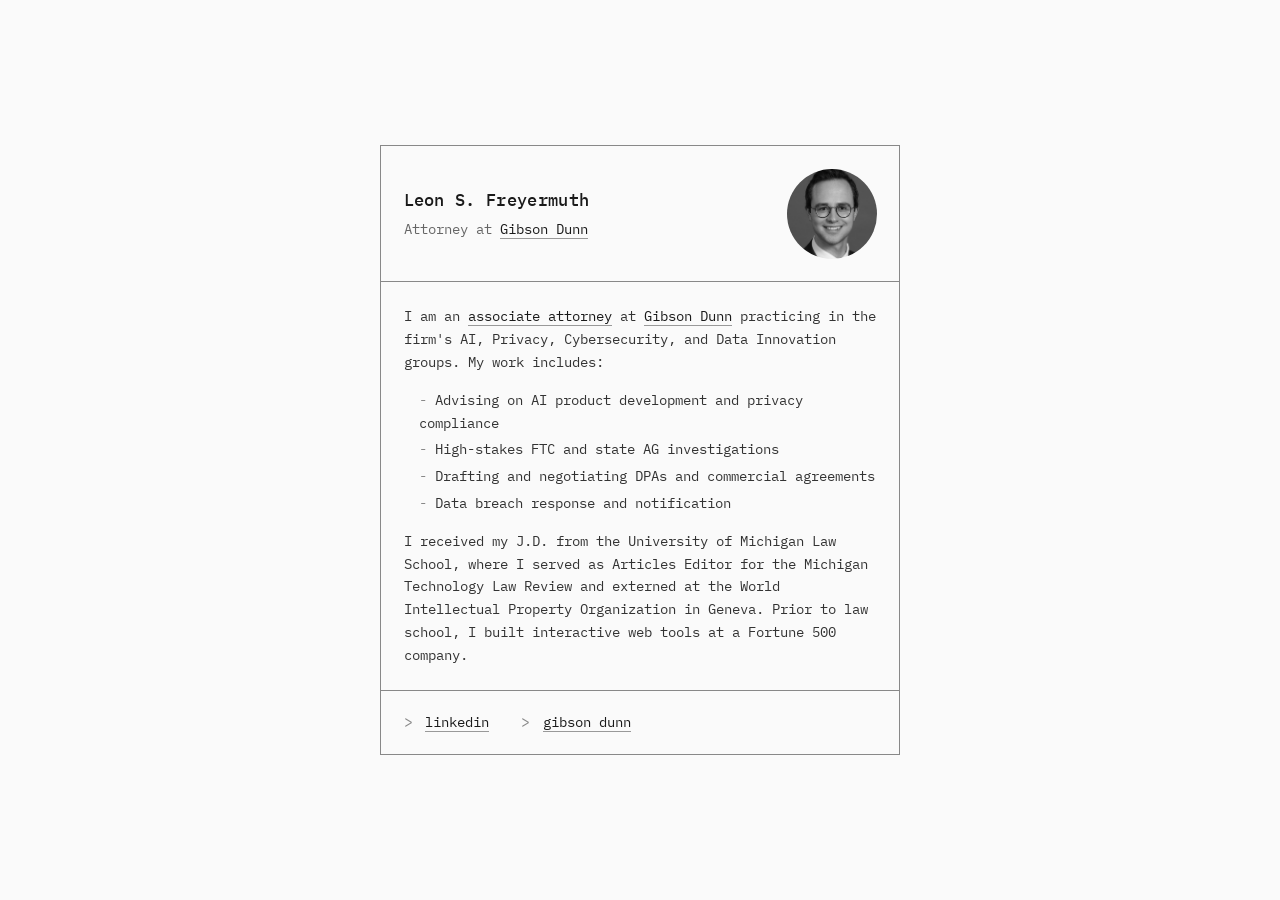
==== index.html @ 0a0c025a "Minor formatting tweak 🤖 Generated with [Claude Code](https://claude.com/claude-code)  Co-Authored-B" ====
<!DOCTYPE html>
<html lang="en">
<head>
    <meta charset="UTF-8">
    <meta name="viewport" content="width=device-width, initial-scale=1.0">
    <title>Leon S. Freyermuth</title>

	<!-- Google tag (gtag.js) -->
	<script async src="https://www.googletagmanager.com/gtag/js?id=G-4BSLJMY8WP"></script>
	<script>
	  window.dataLayer = window.dataLayer || [];
	  function gtag(){dataLayer.push(arguments);}
	  gtag('js', new Date());

	  gtag('config', 'G-4BSLJMY8WP');
	</script>
    <meta name="description" content="Leon S. Freyermuth is an associate attorney at Gibson Dunn practicing in the firm's AI, Privacy, Cybersecurity, and Data Innovation groups.">

    <!-- Open Graph -->
    <meta property="og:title" content="Leon S. Freyermuth">
    <meta property="og:description" content="Associate attorney at Gibson Dunn practicing in AI, Privacy, Cybersecurity, and Data Innovation.">
    <meta property="og:type" content="website">
    <meta property="og:url" content="https://leonf.me">
    <meta property="og:image" content="https://leonf.me/content/headshot.jpg">

    <!-- Twitter Card -->
    <meta name="twitter:card" content="summary">
    <meta name="twitter:title" content="Leon S. Freyermuth">
    <meta name="twitter:description" content="Associate attorney at Gibson Dunn practicing in AI, Privacy, Cybersecurity, and Data Innovation.">
    <meta name="twitter:image" content="https://leonf.me/content/headshot.jpg">
    <link rel="preconnect" href="https://fonts.googleapis.com">
    <link rel="preconnect" href="https://fonts.gstatic.com" crossorigin>
    <link href="https://fonts.googleapis.com/css2?family=IBM+Plex+Mono:wght@400;500&display=swap" rel="stylesheet">
    <link rel="stylesheet" href="style.css">
</head>
<body>
    <main>
        <header>
            <div class="header-text">
                <h1>Leon S. Freyermuth</h1>
                <p class="subtitle">Attorney at <a href="https://www.gibsondunn.com/lawyer/freyermuth-leon-s-g/">Gibson Dunn</a></p>
            </div>
            <img src="./content/headshot.jpg" alt="Leon S. Freyermuth" class="headshot">
        </header>

        <section class="about">
            <p>I am an <a href="https://www.gibsondunn.com/lawyer/freyermuth-leon-s-g/">associate attorney</a> at <a href="https://www.gibsondunn.com">Gibson Dunn</a> practicing in the firm's AI, Privacy, Cybersecurity, and Data Innovation groups. My work includes:</p>
            <ul>
                <li>Advising on AI product development and privacy compliance</li>
                <li>High-stakes FTC and state AG investigations</li>
                <li>Drafting and negotiating DPAs and commercial agreements</li>
                <li>Data breach response and notification</li>
            </ul>
            <p>I received my J.D. from the University of Michigan Law School, where I served as Articles Editor for the Michigan Technology Law Review and externed at the World Intellectual Property Organization in Geneva. Prior to law school, I built interactive web tools at a Fortune 500 company.</p>
        </section>

        <footer>
            <span class="prompt">&gt;</span> <a href="https://www.linkedin.com/in/leon-freyermuth-99710584/">linkedin</a>
            <span class="prompt">&gt;</span> <a href="https://www.gibsondunn.com/lawyer/freyermuth-leon-s-g/">gibson dunn</a>
        </footer>
    </main>
</body>
</html>
---- style.css ----
* {
    margin: 0;
    padding: 0;
    box-sizing: border-box;
}

html {
    font-family: 'IBM Plex Mono', 'Courier New', Courier, monospace;
    font-size: 15px;
    line-height: 1.7;
    color: #1a1a1a;
    background-color: #fafafa;
}

body {
    min-height: 100vh;
    display: flex;
    justify-content: center;
    align-items: center;
    padding: 2rem;
}

main {
    max-width: 520px;
    width: 100%;
    border: 1px solid #888;
}

header {
    padding: 1.5rem;
    display: flex;
    justify-content: space-between;
    align-items: center;
    border-bottom: 1px solid #888;
}

.header-text {
    text-align: left;
}

.headshot {
    width: 90px;
    height: 90px;
    border-radius: 50%;
    object-fit: cover;
    object-position: center 20%;
    filter: grayscale(100%);
    flex-shrink: 0;
}

h1 {
    font-size: 1.1rem;
    font-weight: 500;
    letter-spacing: 0.02em;
    margin-bottom: 0.25rem;
}

.subtitle {
    font-size: 0.9rem;
    color: #666;
}

.about {
    padding: 1.5rem;
    border-bottom: 1px solid #888;
}

.about p {
    font-size: 0.9rem;
    color: #333;
    margin-bottom: 1rem;
}

.about p:last-child {
    margin-bottom: 0;
}

.about ul {
    list-style: none;
    margin: 0.75rem 0 1rem;
    padding-left: 1rem;
    font-size: 0.9rem;
    color: #333;
}

.about li {
    margin-bottom: 0.25rem;
}

.about li::before {
    content: "- ";
    color: #888;
}

a {
    color: #1a1a1a;
    text-decoration: none;
    border-bottom: 1px solid #999;
}

a:hover {
    border-bottom-color: #1a1a1a;
}

footer {
    padding: 1.25rem 1.5rem;
}

footer a {
    margin-right: 1.5rem;
    font-size: 0.9rem;
}

.prompt {
    color: #888;
    margin-right: 0.25rem;
}

@media (max-width: 600px) {
    main {
        max-width: 100%;
    }

    header {
        flex-direction: column-reverse;
        text-align: center;
    }

    .header-text {
        text-align: center;
    }

    .headshot {
        margin-bottom: 1rem;
    }
}
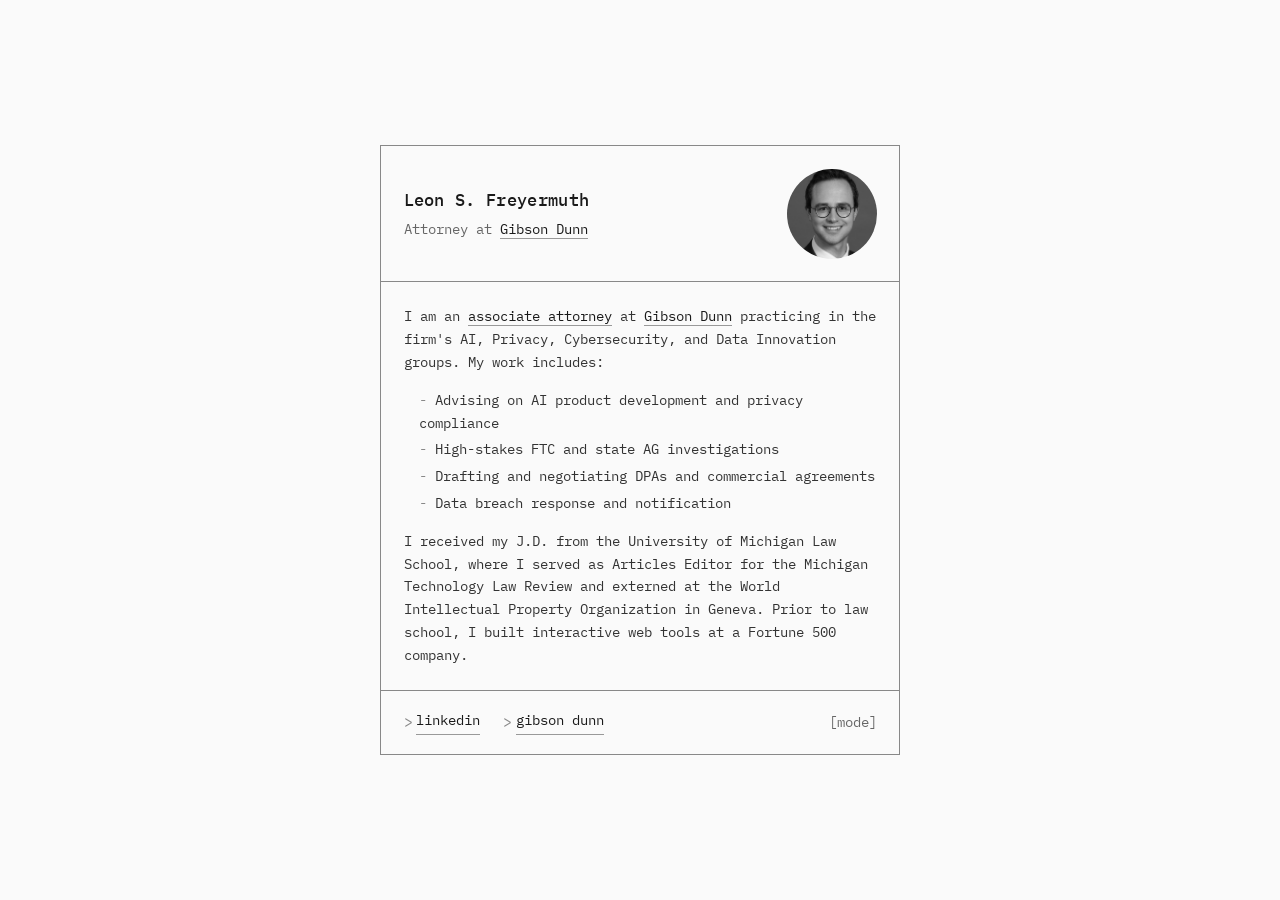
==== commit 72042bab: "Fix dark mode: Add toggle and meta tag, plus improvements Add manual theme toggle with localStorage " ====
--- a/index.html
+++ b/index.html
@@ -1,10 +1,6 @@
 <!DOCTYPE html>
 <html lang="en">
 <head>
-    <meta charset="UTF-8">
-    <meta name="viewport" content="width=device-width, initial-scale=1.0">
-    <title>Leon S. Freyermuth</title>
-
 	<!-- Google tag (gtag.js) -->
 	<script async src="https://www.googletagmanager.com/gtag/js?id=G-4BSLJMY8WP"></script>
 	<script>
@@ -14,6 +10,12 @@
 
 	  gtag('config', 'G-4BSLJMY8WP');
 	</script>
+	  
+    <meta charset="UTF-8">
+    <meta name="viewport" content="width=device-width, initial-scale=1.0">
+    <meta name="color-scheme" content="light dark">
+    <title>Leon S. Freyermuth</title>
+
     <meta name="description" content="Leon S. Freyermuth is an associate attorney at Gibson Dunn practicing in the firm's AI, Privacy, Cybersecurity, and Data Innovation groups.">
 
     <!-- Open Graph -->
@@ -28,10 +30,12 @@
     <meta name="twitter:title" content="Leon S. Freyermuth">
     <meta name="twitter:description" content="Associate attorney at Gibson Dunn practicing in AI, Privacy, Cybersecurity, and Data Innovation.">
     <meta name="twitter:image" content="https://leonf.me/content/headshot.jpg">
+    <link rel="canonical" href="https://leonf.me">
     <link rel="preconnect" href="https://fonts.googleapis.com">
     <link rel="preconnect" href="https://fonts.gstatic.com" crossorigin>
     <link href="https://fonts.googleapis.com/css2?family=IBM+Plex+Mono:wght@400;500&display=swap" rel="stylesheet">
     <link rel="stylesheet" href="style.css">
+    <link rel="icon" type="image/svg+xml" href="./favicon.svg">
 </head>
 <body>
     <main>
@@ -40,7 +44,7 @@
                 <h1>Leon S. Freyermuth</h1>
                 <p class="subtitle">Attorney at <a href="https://www.gibsondunn.com/lawyer/freyermuth-leon-s-g/">Gibson Dunn</a></p>
             </div>
-            <img src="./content/headshot.jpg" alt="Leon S. Freyermuth" class="headshot">
+            <img src="./content/headshot.jpg" alt="Leon S. Freyermuth" class="headshot" width="90" height="90">
         </header>
 
         <section class="about">
@@ -55,9 +59,55 @@
         </section>
 
         <footer>
-            <span class="prompt">&gt;</span> <a href="https://www.linkedin.com/in/leon-freyermuth-99710584/">linkedin</a>
-            <span class="prompt">&gt;</span> <a href="https://www.gibsondunn.com/lawyer/freyermuth-leon-s-g/">gibson dunn</a>
+            <div class="links">
+                <span class="prompt">&gt;</span> <a href="https://www.linkedin.com/in/leon-freyermuth-99710584/">linkedin</a>
+                <span class="prompt">&gt;</span> <a href="https://www.gibsondunn.com/lawyer/freyermuth-leon-s-g/">gibson dunn</a>
+            </div>
+            <button class="theme-toggle" id="theme-toggle" aria-label="Toggle dark mode">
+                [mode]
+            </button>
         </footer>
     </main>
+
+    <script>
+        const toggle = document.getElementById('theme-toggle');
+        const root = document.documentElement;
+
+        // Check for saved preference
+        const savedTheme = localStorage.getItem('theme');
+        const systemDark = window.matchMedia('(prefers-color-scheme: dark)');
+
+        function setTheme(theme) {
+            if (theme === 'dark') {
+                root.setAttribute('data-theme', 'dark');
+            } else if (theme === 'light') {
+                root.setAttribute('data-theme', 'light');
+            } else {
+                root.removeAttribute('data-theme');
+            }
+        }
+
+        // Apply saved theme or default
+        if (savedTheme) {
+            setTheme(savedTheme);
+        }
+
+        toggle.addEventListener('click', () => {
+            const currentTheme = root.getAttribute('data-theme');
+            let newTheme;
+
+            if (currentTheme === 'dark') {
+                newTheme = 'light';
+            } else if (currentTheme === 'light') {
+                newTheme = 'dark';
+            } else {
+                // If no manual theme set, toggle based on system
+                newTheme = systemDark.matches ? 'light' : 'dark';
+            }
+
+            setTheme(newTheme);
+            localStorage.setItem('theme', newTheme);
+        });
+    </script>
 </body>
 </html>
--- a/style.css
+++ b/style.css
@@ -1,3 +1,47 @@
+:root {
+    --bg-color: #fafafa;
+    --text-primary: #1a1a1a;
+    --text-secondary: #333;
+    --text-tertiary: #666;
+    --border-color: #888;
+    --link-border: #999;
+    --link-hover-border: #1a1a1a;
+    --prompt-color: #888;
+    --font-main: 'IBM Plex Mono', 'Courier New', Courier, monospace;
+}
+
+[data-theme="dark"] {
+    --bg-color: #1a1a1a;
+    --text-primary: #f0f0f0;
+    --text-secondary: #dcdcdc;
+    --text-tertiary: #a0a0a0;
+    --border-color: #555;
+    --link-border: #666;
+    --link-hover-border: #f0f0f0;
+    --prompt-color: #555;
+}
+
+[data-theme="dark"] .headshot {
+    filter: grayscale(100%) brightness(0.8);
+}
+
+@media (prefers-color-scheme: dark) {
+    :root:not([data-theme="light"]) {
+        --bg-color: #1a1a1a;
+        --text-primary: #f0f0f0;
+        --text-secondary: #dcdcdc;
+        --text-tertiary: #a0a0a0;
+        --border-color: #555;
+        --link-border: #666;
+        --link-hover-border: #f0f0f0;
+        --prompt-color: #555;
+    }
+
+    :root:not([data-theme="light"]) .headshot {
+        filter: grayscale(100%) brightness(0.8);
+    }
+}
+
 * {
     margin: 0;
     padding: 0;
@@ -5,11 +49,11 @@
 }
 
 html {
-    font-family: 'IBM Plex Mono', 'Courier New', Courier, monospace;
+    font-family: var(--font-main);
     font-size: 15px;
     line-height: 1.7;
-    color: #1a1a1a;
-    background-color: #fafafa;
+    color: var(--text-primary);
+    background-color: var(--bg-color);
 }
 
 body {
@@ -23,7 +67,8 @@
 main {
     max-width: 520px;
     width: 100%;
-    border: 1px solid #888;
+    border: 1px solid var(--border-color);
+    position: relative;
 }
 
 header {
@@ -31,7 +76,7 @@
     display: flex;
     justify-content: space-between;
     align-items: center;
-    border-bottom: 1px solid #888;
+    border-bottom: 1px solid var(--border-color);
 }
 
 .header-text {
@@ -57,17 +102,17 @@
 
 .subtitle {
     font-size: 0.9rem;
-    color: #666;
+    color: var(--text-tertiary);
 }
 
 .about {
     padding: 1.5rem;
-    border-bottom: 1px solid #888;
+    border-bottom: 1px solid var(--border-color);
 }
 
 .about p {
     font-size: 0.9rem;
-    color: #333;
+    color: var(--text-secondary);
     margin-bottom: 1rem;
 }
 
@@ -80,7 +125,7 @@
     margin: 0.75rem 0 1rem;
     padding-left: 1rem;
     font-size: 0.9rem;
-    color: #333;
+    color: var(--text-secondary);
 }
 
 .about li {
@@ -89,21 +134,34 @@
 
 .about li::before {
     content: "- ";
-    color: #888;
+    color: var(--prompt-color);
 }
 
 a {
-    color: #1a1a1a;
+    color: var(--text-primary);
     text-decoration: none;
-    border-bottom: 1px solid #999;
+    border-bottom: 1px solid var(--link-border);
+    transition: border-bottom-color 0.2s ease;
 }
 
 a:hover {
-    border-bottom-color: #1a1a1a;
+    border-bottom-color: var(--link-hover-border);
+}
+
+a:focus {
+    outline: 2px solid var(--text-primary);
+    outline-offset: 2px;
 }
 
 footer {
     padding: 1.25rem 1.5rem;
+    display: flex;
+    justify-content: space-between;
+    align-items: center;
+}
+
+.links {
+    display: flex;
 }
 
 footer a {
@@ -112,8 +170,29 @@
 }
 
 .prompt {
-    color: #888;
+    color: var(--prompt-color);
     margin-right: 0.25rem;
+}
+
+.theme-toggle {
+    background: none;
+    border: none;
+    color: var(--text-tertiary);
+    cursor: pointer;
+    font-family: var(--font-main);
+    font-size: 0.9rem;
+    padding: 0;
+    display: flex;
+    align-items: center;
+}
+
+.theme-toggle:hover {
+    color: var(--text-primary);
+}
+
+.theme-toggle:focus {
+    outline: 2px solid var(--text-primary);
+    outline-offset: 2px;
 }
 
 @media (max-width: 600px) {
@@ -134,3 +213,30 @@
         margin-bottom: 1rem;
     }
 }
+
+@media print {
+    body {
+        display: block;
+        padding: 0;
+    }
+
+    main {
+        border: none;
+        max-width: 100%;
+    }
+
+    header, .about {
+        border-bottom: none;
+        padding-left: 0;
+        padding-right: 0;
+    }
+
+    footer {
+        display: none;
+    }
+
+    a {
+        text-decoration: underline;
+        border-bottom: none;
+    }
+}
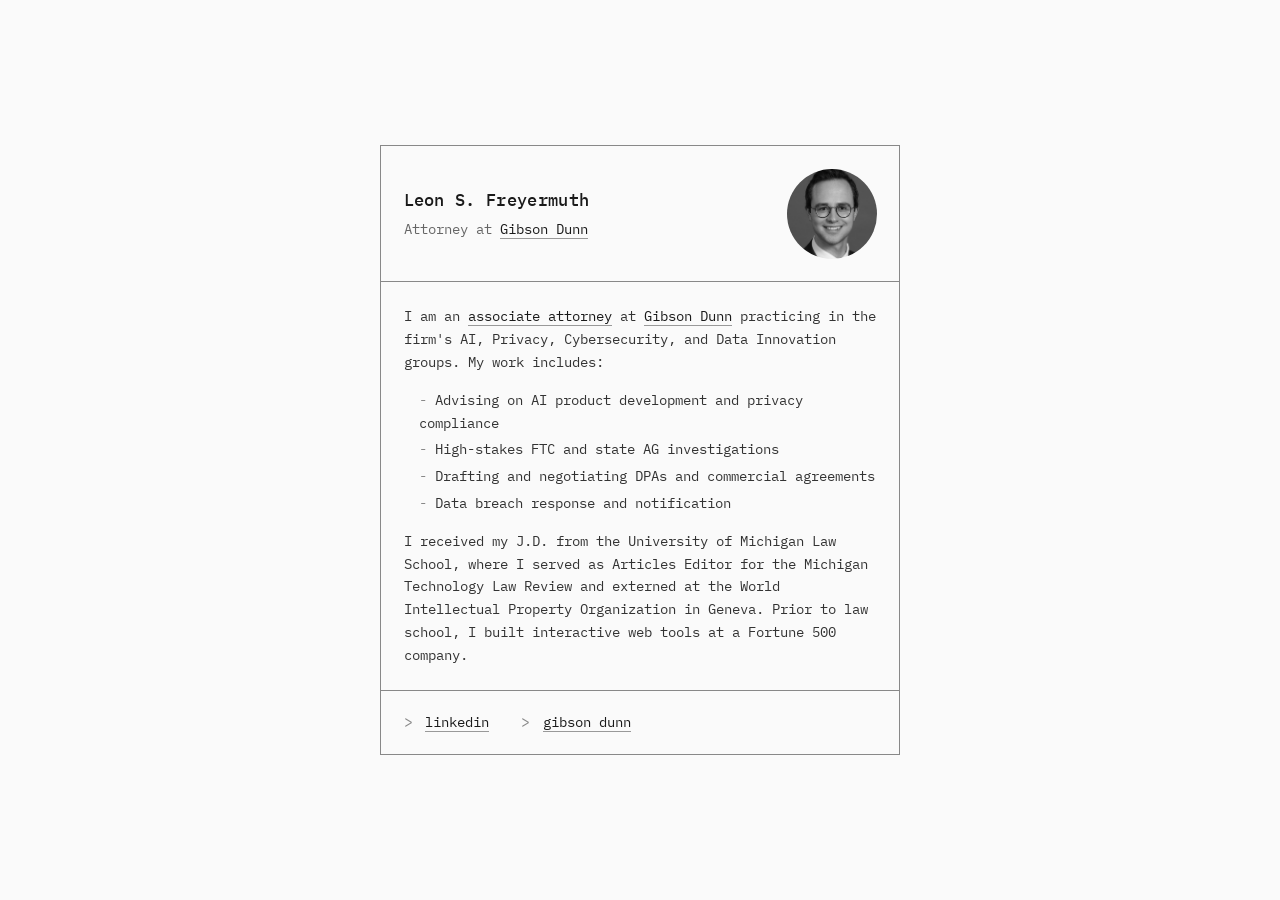
==== commit 9a797db7: "Rename content folder to assets" ====
--- a/index.html
+++ b/index.html
@@ -13,7 +13,6 @@
 	  
     <meta charset="UTF-8">
     <meta name="viewport" content="width=device-width, initial-scale=1.0">
-    <meta name="color-scheme" content="light dark">
     <title>Leon S. Freyermuth</title>
 
     <meta name="description" content="Leon S. Freyermuth is an associate attorney at Gibson Dunn practicing in the firm's AI, Privacy, Cybersecurity, and Data Innovation groups.">
@@ -23,14 +22,13 @@
     <meta property="og:description" content="Associate attorney at Gibson Dunn practicing in AI, Privacy, Cybersecurity, and Data Innovation.">
     <meta property="og:type" content="website">
     <meta property="og:url" content="https://leonf.me">
-    <meta property="og:image" content="https://leonf.me/content/headshot.jpg">
+    <meta property="og:image" content="https://leonf.me/assets/headshot.jpg">
 
     <!-- Twitter Card -->
     <meta name="twitter:card" content="summary">
     <meta name="twitter:title" content="Leon S. Freyermuth">
     <meta name="twitter:description" content="Associate attorney at Gibson Dunn practicing in AI, Privacy, Cybersecurity, and Data Innovation.">
-    <meta name="twitter:image" content="https://leonf.me/content/headshot.jpg">
-    <link rel="canonical" href="https://leonf.me">
+    <meta name="twitter:image" content="https://leonf.me/assets/headshot.jpg">
     <link rel="preconnect" href="https://fonts.googleapis.com">
     <link rel="preconnect" href="https://fonts.gstatic.com" crossorigin>
     <link href="https://fonts.googleapis.com/css2?family=IBM+Plex+Mono:wght@400;500&display=swap" rel="stylesheet">
@@ -44,7 +42,7 @@
                 <h1>Leon S. Freyermuth</h1>
                 <p class="subtitle">Attorney at <a href="https://www.gibsondunn.com/lawyer/freyermuth-leon-s-g/">Gibson Dunn</a></p>
             </div>
-            <img src="./content/headshot.jpg" alt="Leon S. Freyermuth" class="headshot" width="90" height="90">
+            <img src="./assets/headshot.jpg" alt="Leon S. Freyermuth" class="headshot">
         </header>
 
         <section class="about">
@@ -59,55 +57,9 @@
         </section>
 
         <footer>
-            <div class="links">
-                <span class="prompt">&gt;</span> <a href="https://www.linkedin.com/in/leon-freyermuth-99710584/">linkedin</a>
-                <span class="prompt">&gt;</span> <a href="https://www.gibsondunn.com/lawyer/freyermuth-leon-s-g/">gibson dunn</a>
-            </div>
-            <button class="theme-toggle" id="theme-toggle" aria-label="Toggle dark mode">
-                [mode]
-            </button>
+            <span class="prompt">&gt;</span> <a href="https://www.linkedin.com/in/leon-freyermuth-99710584/">linkedin</a>
+            <span class="prompt">&gt;</span> <a href="https://www.gibsondunn.com/lawyer/freyermuth-leon-s-g/">gibson dunn</a>
         </footer>
     </main>
-
-    <script>
-        const toggle = document.getElementById('theme-toggle');
-        const root = document.documentElement;
-
-        // Check for saved preference
-        const savedTheme = localStorage.getItem('theme');
-        const systemDark = window.matchMedia('(prefers-color-scheme: dark)');
-
-        function setTheme(theme) {
-            if (theme === 'dark') {
-                root.setAttribute('data-theme', 'dark');
-            } else if (theme === 'light') {
-                root.setAttribute('data-theme', 'light');
-            } else {
-                root.removeAttribute('data-theme');
-            }
-        }
-
-        // Apply saved theme or default
-        if (savedTheme) {
-            setTheme(savedTheme);
-        }
-
-        toggle.addEventListener('click', () => {
-            const currentTheme = root.getAttribute('data-theme');
-            let newTheme;
-
-            if (currentTheme === 'dark') {
-                newTheme = 'light';
-            } else if (currentTheme === 'light') {
-                newTheme = 'dark';
-            } else {
-                // If no manual theme set, toggle based on system
-                newTheme = systemDark.matches ? 'light' : 'dark';
-            }
-
-            setTheme(newTheme);
-            localStorage.setItem('theme', newTheme);
-        });
-    </script>
 </body>
 </html>
--- a/style.css
+++ b/style.css
@@ -1,47 +1,3 @@
-:root {
-    --bg-color: #fafafa;
-    --text-primary: #1a1a1a;
-    --text-secondary: #333;
-    --text-tertiary: #666;
-    --border-color: #888;
-    --link-border: #999;
-    --link-hover-border: #1a1a1a;
-    --prompt-color: #888;
-    --font-main: 'IBM Plex Mono', 'Courier New', Courier, monospace;
-}
-
-[data-theme="dark"] {
-    --bg-color: #1a1a1a;
-    --text-primary: #f0f0f0;
-    --text-secondary: #dcdcdc;
-    --text-tertiary: #a0a0a0;
-    --border-color: #555;
-    --link-border: #666;
-    --link-hover-border: #f0f0f0;
-    --prompt-color: #555;
-}
-
-[data-theme="dark"] .headshot {
-    filter: grayscale(100%) brightness(0.8);
-}
-
-@media (prefers-color-scheme: dark) {
-    :root:not([data-theme="light"]) {
-        --bg-color: #1a1a1a;
-        --text-primary: #f0f0f0;
-        --text-secondary: #dcdcdc;
-        --text-tertiary: #a0a0a0;
-        --border-color: #555;
-        --link-border: #666;
-        --link-hover-border: #f0f0f0;
-        --prompt-color: #555;
-    }
-
-    :root:not([data-theme="light"]) .headshot {
-        filter: grayscale(100%) brightness(0.8);
-    }
-}
-
 * {
     margin: 0;
     padding: 0;
@@ -49,11 +5,11 @@
 }
 
 html {
-    font-family: var(--font-main);
+    font-family: 'IBM Plex Mono', 'Courier New', Courier, monospace;
     font-size: 15px;
     line-height: 1.7;
-    color: var(--text-primary);
-    background-color: var(--bg-color);
+    color: #1a1a1a;
+    background-color: #fafafa;
 }
 
 body {
@@ -67,8 +23,7 @@
 main {
     max-width: 520px;
     width: 100%;
-    border: 1px solid var(--border-color);
-    position: relative;
+    border: 1px solid #888;
 }
 
 header {
@@ -76,7 +31,7 @@
     display: flex;
     justify-content: space-between;
     align-items: center;
-    border-bottom: 1px solid var(--border-color);
+    border-bottom: 1px solid #888;
 }
 
 .header-text {
@@ -102,17 +57,17 @@
 
 .subtitle {
     font-size: 0.9rem;
-    color: var(--text-tertiary);
+    color: #666;
 }
 
 .about {
     padding: 1.5rem;
-    border-bottom: 1px solid var(--border-color);
+    border-bottom: 1px solid #888;
 }
 
 .about p {
     font-size: 0.9rem;
-    color: var(--text-secondary);
+    color: #333;
     margin-bottom: 1rem;
 }
 
@@ -125,7 +80,7 @@
     margin: 0.75rem 0 1rem;
     padding-left: 1rem;
     font-size: 0.9rem;
-    color: var(--text-secondary);
+    color: #333;
 }
 
 .about li {
@@ -134,34 +89,21 @@
 
 .about li::before {
     content: "- ";
-    color: var(--prompt-color);
+    color: #888;
 }
 
 a {
-    color: var(--text-primary);
+    color: #1a1a1a;
     text-decoration: none;
-    border-bottom: 1px solid var(--link-border);
-    transition: border-bottom-color 0.2s ease;
+    border-bottom: 1px solid #999;
 }
 
 a:hover {
-    border-bottom-color: var(--link-hover-border);
-}
-
-a:focus {
-    outline: 2px solid var(--text-primary);
-    outline-offset: 2px;
+    border-bottom-color: #1a1a1a;
 }
 
 footer {
     padding: 1.25rem 1.5rem;
-    display: flex;
-    justify-content: space-between;
-    align-items: center;
-}
-
-.links {
-    display: flex;
 }
 
 footer a {
@@ -170,29 +112,8 @@
 }
 
 .prompt {
-    color: var(--prompt-color);
+    color: #888;
     margin-right: 0.25rem;
-}
-
-.theme-toggle {
-    background: none;
-    border: none;
-    color: var(--text-tertiary);
-    cursor: pointer;
-    font-family: var(--font-main);
-    font-size: 0.9rem;
-    padding: 0;
-    display: flex;
-    align-items: center;
-}
-
-.theme-toggle:hover {
-    color: var(--text-primary);
-}
-
-.theme-toggle:focus {
-    outline: 2px solid var(--text-primary);
-    outline-offset: 2px;
 }
 
 @media (max-width: 600px) {
@@ -214,29 +135,58 @@
     }
 }
 
-@media print {
-    body {
-        display: block;
-        padding: 0;
+@media (prefers-color-scheme: dark) {
+    html {
+        color: #ffffff;
+        background-color: #0a0a0a;
     }
 
     main {
-        border: none;
-        max-width: 100%;
+        border-color: #555;
     }
 
-    header, .about {
-        border-bottom: none;
-        padding-left: 0;
-        padding-right: 0;
+    header {
+        border-bottom-color: #555;
     }
 
-    footer {
-        display: none;
+    h1 {
+        color: #ffffff;
+    }
+
+    .subtitle {
+        color: #bbb;
+    }
+
+    .about {
+        border-bottom-color: #555;
+    }
+
+    .about p {
+        color: #e0e0e0;
+    }
+
+    .about ul {
+        color: #e0e0e0;
+    }
+
+    .about li::before {
+        color: #888;
     }
 
     a {
-        text-decoration: underline;
-        border-bottom: none;
+        color: #ffffff;
+        border-bottom-color: #888;
+    }
+
+    a:hover {
+        border-bottom-color: #ffffff;
+    }
+
+    .prompt {
+        color: #888;
+    }
+
+    .headshot {
+        filter: grayscale(100%) brightness(0.9);
     }
 }
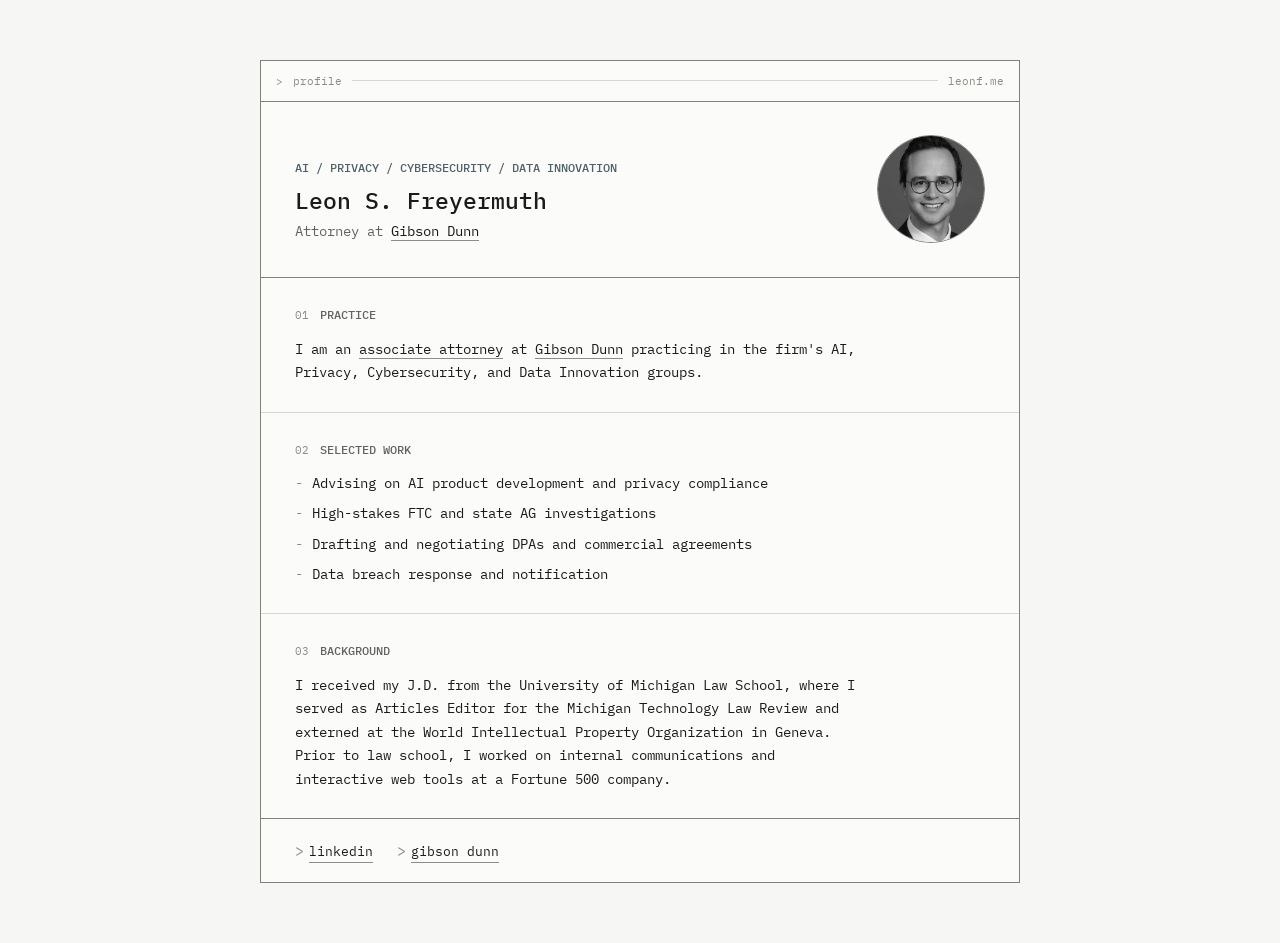
==== commit 4e0dce6f: "Refresh homepage layout and copy" ====
--- a/index.html
+++ b/index.html
@@ -36,29 +36,55 @@
     <link rel="icon" type="image/svg+xml" href="./favicon.svg">
 </head>
 <body>
-    <main>
-        <header>
+    <main class="site-card">
+        <div class="status-line" aria-hidden="true">
+            <span class="prompt">&gt;</span>
+            <span>profile</span>
+            <span class="status-spacer"></span>
+            <span>leonf.me</span>
+        </div>
+
+        <header class="site-header">
             <div class="header-text">
+                <p class="eyebrow">AI / Privacy / Cybersecurity / Data Innovation</p>
                 <h1>Leon S. Freyermuth</h1>
                 <p class="subtitle">Attorney at <a href="https://www.gibsondunn.com/lawyer/freyermuth-leon-s-g/">Gibson Dunn</a></p>
             </div>
             <img src="./assets/headshot.jpg" alt="Leon S. Freyermuth" class="headshot">
         </header>
 
-        <section class="about">
-            <p>I am an <a href="https://www.gibsondunn.com/lawyer/freyermuth-leon-s-g/">associate attorney</a> at <a href="https://www.gibsondunn.com">Gibson Dunn</a> practicing in the firm's AI, Privacy, Cybersecurity, and Data Innovation groups. My work includes:</p>
-            <ul>
+        <section class="intro" aria-labelledby="intro-heading">
+            <div class="section-label">
+                <span>01</span>
+                <h2 id="intro-heading">Practice</h2>
+            </div>
+            <p>I am an <a href="https://www.gibsondunn.com/lawyer/freyermuth-leon-s-g/">associate attorney</a> at <a href="https://www.gibsondunn.com">Gibson Dunn</a> practicing in the firm's AI, Privacy, Cybersecurity, and Data Innovation groups.</p>
+        </section>
+
+        <section class="detail-section" aria-labelledby="work-heading">
+            <div class="section-label">
+                <span>02</span>
+                <h2 id="work-heading">Selected Work</h2>
+            </div>
+            <ul class="work-list">
                 <li>Advising on AI product development and privacy compliance</li>
                 <li>High-stakes FTC and state AG investigations</li>
                 <li>Drafting and negotiating DPAs and commercial agreements</li>
                 <li>Data breach response and notification</li>
             </ul>
-            <p>I received my J.D. from the University of Michigan Law School, where I served as Articles Editor for the Michigan Technology Law Review and externed at the World Intellectual Property Organization in Geneva. Prior to law school, I built interactive web tools at a Fortune 500 company.</p>
+        </section>
+
+        <section class="detail-section" aria-labelledby="background-heading">
+            <div class="section-label">
+                <span>03</span>
+                <h2 id="background-heading">Background</h2>
+            </div>
+            <p>I received my J.D. from the University of Michigan Law School, where I served as Articles Editor for the Michigan Technology Law Review and externed at the World Intellectual Property Organization in Geneva. Prior to law school, I worked on internal communications and  interactive web tools at a Fortune 500 company.</p>
         </section>
 
         <footer>
-            <span class="prompt">&gt;</span> <a href="https://www.linkedin.com/in/leon-freyermuth-99710584/">linkedin</a>
-            <span class="prompt">&gt;</span> <a href="https://www.gibsondunn.com/lawyer/freyermuth-leon-s-g/">gibson dunn</a>
+            <span class="footer-link"><span class="prompt">&gt;</span> <a href="https://www.linkedin.com/in/leon-freyermuth-99710584/">linkedin</a></span>
+            <span class="footer-link"><span class="prompt">&gt;</span> <a href="https://www.gibsondunn.com/lawyer/freyermuth-leon-s-g/">gibson dunn</a></span>
         </footer>
     </main>
 </body>
--- a/style.css
+++ b/style.css
@@ -1,3 +1,14 @@
+:root {
+    --bg: #f6f7f5;
+    --panel: #fbfbf9;
+    --text: #1b1b19;
+    --muted: #62645f;
+    --quiet: #8a8d86;
+    --rule: #7f827a;
+    --rule-soft: #d5d8d0;
+    --accent: #4f6168;
+}
+
 * {
     margin: 0;
     padding: 0;
@@ -8,39 +19,70 @@
     font-family: 'IBM Plex Mono', 'Courier New', Courier, monospace;
     font-size: 15px;
     line-height: 1.7;
-    color: #1a1a1a;
-    background-color: #fafafa;
+    color: var(--text);
+    background-color: var(--bg);
 }
 
 body {
     min-height: 100vh;
     display: flex;
     justify-content: center;
+    align-items: flex-start;
+    padding: 4rem 1.5rem;
+}
+
+.site-card {
+    width: 100%;
+    max-width: 760px;
+    border: 1px solid var(--rule);
+    background-color: var(--panel);
+}
+
+.status-line {
+    min-height: 2.7rem;
+    padding: 0.75rem 1rem;
+    display: flex;
+    gap: 0.65rem;
     align-items: center;
-    padding: 2rem;
-}
-
-main {
-    max-width: 520px;
-    width: 100%;
-    border: 1px solid #888;
-}
-
-header {
-    padding: 1.5rem;
-    display: flex;
-    justify-content: space-between;
-    align-items: center;
-    border-bottom: 1px solid #888;
+    border-bottom: 1px solid var(--rule);
+    color: var(--quiet);
+    font-size: 0.75rem;
+    line-height: 1.2;
+    text-transform: lowercase;
+}
+
+.status-spacer {
+    height: 1px;
+    flex: 1;
+    background-color: var(--rule-soft);
+}
+
+.site-header {
+    padding: 2.25rem;
+    display: grid;
+    grid-template-columns: 1fr auto;
+    gap: 2rem;
+    align-items: end;
+    border-bottom: 1px solid var(--rule);
 }
 
 .header-text {
+    max-width: 32rem;
     text-align: left;
 }
 
+.eyebrow {
+    margin-bottom: 0.55rem;
+    color: var(--accent);
+    font-size: 0.78rem;
+    font-weight: 500;
+    text-transform: uppercase;
+}
+
 .headshot {
-    width: 90px;
-    height: 90px;
+    width: 108px;
+    height: 108px;
+    border: 1px solid var(--rule);
     border-radius: 50%;
     object-fit: cover;
     object-position: center 20%;
@@ -49,144 +91,187 @@
 }
 
 h1 {
-    font-size: 1.1rem;
+    margin-bottom: 0.35rem;
+    font-size: 1.55rem;
     font-weight: 500;
-    letter-spacing: 0.02em;
-    margin-bottom: 0.25rem;
+    line-height: 1.25;
+}
+
+h2 {
+    color: var(--muted);
+    font-size: 0.78rem;
+    font-weight: 500;
+    line-height: 1.4;
+    text-transform: uppercase;
 }
 
 .subtitle {
+    color: var(--muted);
     font-size: 0.9rem;
-    color: #666;
-}
-
-.about {
-    padding: 1.5rem;
-    border-bottom: 1px solid #888;
-}
-
-.about p {
-    font-size: 0.9rem;
-    color: #333;
-    margin-bottom: 1rem;
-}
-
-.about p:last-child {
+}
+
+.intro,
+.detail-section {
+    padding: 1.8rem 2.25rem;
+}
+
+.detail-section {
+    border-top: 1px solid var(--rule-soft);
+}
+
+.section-label {
+    margin-bottom: 0.9rem;
+    display: flex;
+    gap: 0.75rem;
+    align-items: baseline;
+}
+
+.section-label span {
+    color: var(--quiet);
+    font-size: 0.75rem;
+}
+
+.intro p,
+.detail-section p {
+    max-width: 38rem;
+    color: var(--text);
+    font-size: 0.92rem;
+}
+
+.work-list {
+    max-width: 40rem;
+    list-style: none;
+    color: var(--text);
+    font-size: 0.92rem;
+}
+
+.work-list li {
+    position: relative;
+    padding-left: 1.15rem;
+    margin-bottom: 0.45rem;
+}
+
+.work-list li:last-child {
     margin-bottom: 0;
 }
 
-.about ul {
-    list-style: none;
-    margin: 0.75rem 0 1rem;
-    padding-left: 1rem;
-    font-size: 0.9rem;
-    color: #333;
-}
-
-.about li {
-    margin-bottom: 0.25rem;
-}
-
-.about li::before {
-    content: "- ";
-    color: #888;
+.work-list li::before {
+    content: "-";
+    position: absolute;
+    left: 0;
+    color: var(--quiet);
 }
 
 a {
-    color: #1a1a1a;
+    color: var(--text);
     text-decoration: none;
-    border-bottom: 1px solid #999;
+    border-bottom: 1px solid var(--quiet);
 }
 
 a:hover {
-    border-bottom-color: #1a1a1a;
+    border-bottom-color: var(--text);
+}
+
+a:focus-visible {
+    outline: 1px solid var(--accent);
+    outline-offset: 0.2rem;
 }
 
 footer {
-    padding: 1.25rem 1.5rem;
+    padding: 1.25rem 2.25rem;
+    display: flex;
+    flex-wrap: wrap;
+    gap: 0.65rem 1.6rem;
+    border-top: 1px solid var(--rule);
 }
 
 footer a {
-    margin-right: 1.5rem;
-    font-size: 0.9rem;
+    font-size: 0.88rem;
+}
+
+.footer-link {
+    display: inline-flex;
+    gap: 0.35rem;
+    align-items: baseline;
 }
 
 .prompt {
-    color: #888;
-    margin-right: 0.25rem;
+    color: var(--quiet);
 }
 
 @media (max-width: 600px) {
-    main {
-        max-width: 100%;
-    }
-
-    header {
-        flex-direction: column-reverse;
+    body {
+        padding: 1rem;
+    }
+
+    .status-line {
+        justify-content: center;
+        text-align: center;
+    }
+
+    .status-spacer {
+        display: none;
+    }
+
+    .site-header {
+        padding: 1.5rem;
+        grid-template-columns: 1fr;
+        gap: 1rem;
         text-align: center;
     }
 
     .header-text {
+        max-width: none;
+        grid-row: 2;
         text-align: center;
     }
 
     .headshot {
-        margin-bottom: 1rem;
+        grid-row: 1;
+        justify-self: center;
+        width: 96px;
+        height: 96px;
+    }
+
+    h1 {
+        font-size: 1.25rem;
+    }
+
+    .intro,
+    .detail-section {
+        padding: 1.35rem 1.5rem;
+    }
+
+    .section-label {
+        justify-content: center;
+        text-align: center;
+    }
+
+    .intro p,
+    .detail-section p,
+    .work-list {
+        font-size: 0.9rem;
+    }
+
+    footer {
+        padding: 1.2rem 1.5rem;
+        justify-content: center;
     }
 }
 
 @media (prefers-color-scheme: dark) {
-    html {
-        color: #ffffff;
-        background-color: #0a0a0a;
-    }
-
-    main {
-        border-color: #555;
-    }
-
-    header {
-        border-bottom-color: #555;
-    }
-
-    h1 {
-        color: #ffffff;
-    }
-
-    .subtitle {
-        color: #bbb;
-    }
-
-    .about {
-        border-bottom-color: #555;
-    }
-
-    .about p {
-        color: #e0e0e0;
-    }
-
-    .about ul {
-        color: #e0e0e0;
-    }
-
-    .about li::before {
-        color: #888;
-    }
-
-    a {
-        color: #ffffff;
-        border-bottom-color: #888;
-    }
-
-    a:hover {
-        border-bottom-color: #ffffff;
-    }
-
-    .prompt {
-        color: #888;
+    :root {
+        --bg: #0d0d0c;
+        --panel: #151514;
+        --text: #f1f1ec;
+        --muted: #b8bbb3;
+        --quiet: #8a8d86;
+        --rule: #5b5f57;
+        --rule-soft: #30332e;
+        --accent: #91a5ad;
     }
 
     .headshot {
-        filter: grayscale(100%) brightness(0.9);
-    }
-}
+        filter: grayscale(100%) brightness(0.88);
+    }
+}
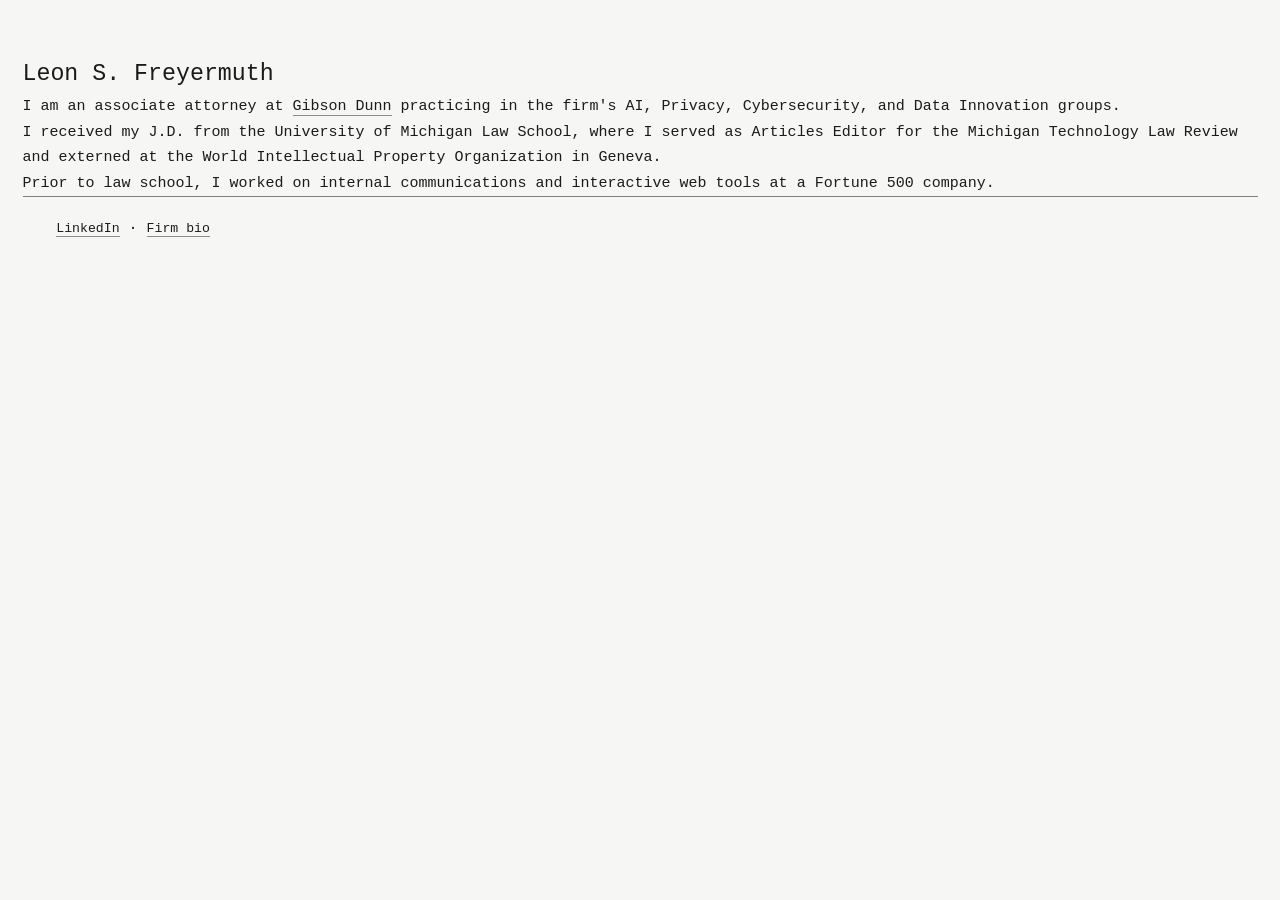
==== commit ec5b0163: "Simplify homepage and preserve previous design" ====
--- a/index.html
+++ b/index.html
@@ -29,62 +29,21 @@
     <meta name="twitter:title" content="Leon S. Freyermuth">
     <meta name="twitter:description" content="Associate attorney at Gibson Dunn practicing in AI, Privacy, Cybersecurity, and Data Innovation.">
     <meta name="twitter:image" content="https://leonf.me/assets/headshot.jpg">
-    <link rel="preconnect" href="https://fonts.googleapis.com">
-    <link rel="preconnect" href="https://fonts.gstatic.com" crossorigin>
-    <link href="https://fonts.googleapis.com/css2?family=IBM+Plex+Mono:wght@400;500&display=swap" rel="stylesheet">
     <link rel="stylesheet" href="style.css">
     <link rel="icon" type="image/svg+xml" href="./favicon.svg">
 </head>
 <body>
-    <main class="site-card">
-        <div class="status-line" aria-hidden="true">
-            <span class="prompt">&gt;</span>
-            <span>profile</span>
-            <span class="status-spacer"></span>
-            <span>leonf.me</span>
-        </div>
+    <main>
+        <h1>Leon S. Freyermuth</h1>
 
-        <header class="site-header">
-            <div class="header-text">
-                <p class="eyebrow">AI / Privacy / Cybersecurity / Data Innovation</p>
-                <h1>Leon S. Freyermuth</h1>
-                <p class="subtitle">Attorney at <a href="https://www.gibsondunn.com/lawyer/freyermuth-leon-s-g/">Gibson Dunn</a></p>
-            </div>
-            <img src="./assets/headshot.jpg" alt="Leon S. Freyermuth" class="headshot">
-        </header>
+        <p>I am an associate attorney at <a href="https://www.gibsondunn.com">Gibson Dunn</a> practicing in the firm's AI, Privacy, Cybersecurity, and Data Innovation groups.</p>
 
-        <section class="intro" aria-labelledby="intro-heading">
-            <div class="section-label">
-                <span>01</span>
-                <h2 id="intro-heading">Practice</h2>
-            </div>
-            <p>I am an <a href="https://www.gibsondunn.com/lawyer/freyermuth-leon-s-g/">associate attorney</a> at <a href="https://www.gibsondunn.com">Gibson Dunn</a> practicing in the firm's AI, Privacy, Cybersecurity, and Data Innovation groups.</p>
-        </section>
+        <p>I received my J.D. from the University of Michigan Law School, where I served as Articles Editor for the Michigan Technology Law Review and externed at the World Intellectual Property Organization in Geneva.</p>
 
-        <section class="detail-section" aria-labelledby="work-heading">
-            <div class="section-label">
-                <span>02</span>
-                <h2 id="work-heading">Selected Work</h2>
-            </div>
-            <ul class="work-list">
-                <li>Advising on AI product development and privacy compliance</li>
-                <li>High-stakes FTC and state AG investigations</li>
-                <li>Drafting and negotiating DPAs and commercial agreements</li>
-                <li>Data breach response and notification</li>
-            </ul>
-        </section>
-
-        <section class="detail-section" aria-labelledby="background-heading">
-            <div class="section-label">
-                <span>03</span>
-                <h2 id="background-heading">Background</h2>
-            </div>
-            <p>I received my J.D. from the University of Michigan Law School, where I served as Articles Editor for the Michigan Technology Law Review and externed at the World Intellectual Property Organization in Geneva. Prior to law school, I worked on internal communications and  interactive web tools at a Fortune 500 company.</p>
-        </section>
+        <p>Prior to law school, I worked on internal communications and interactive web tools at a Fortune 500 company.</p>
 
         <footer>
-            <span class="footer-link"><span class="prompt">&gt;</span> <a href="https://www.linkedin.com/in/leon-freyermuth-99710584/">linkedin</a></span>
-            <span class="footer-link"><span class="prompt">&gt;</span> <a href="https://www.gibsondunn.com/lawyer/freyermuth-leon-s-g/">gibson dunn</a></span>
+            <p><a href="https://www.linkedin.com/in/leon-freyermuth-99710584/">LinkedIn</a> · <a href="https://www.gibsondunn.com/lawyer/freyermuth-leon-s-g/">Firm bio</a></p>
         </footer>
     </main>
 </body>
